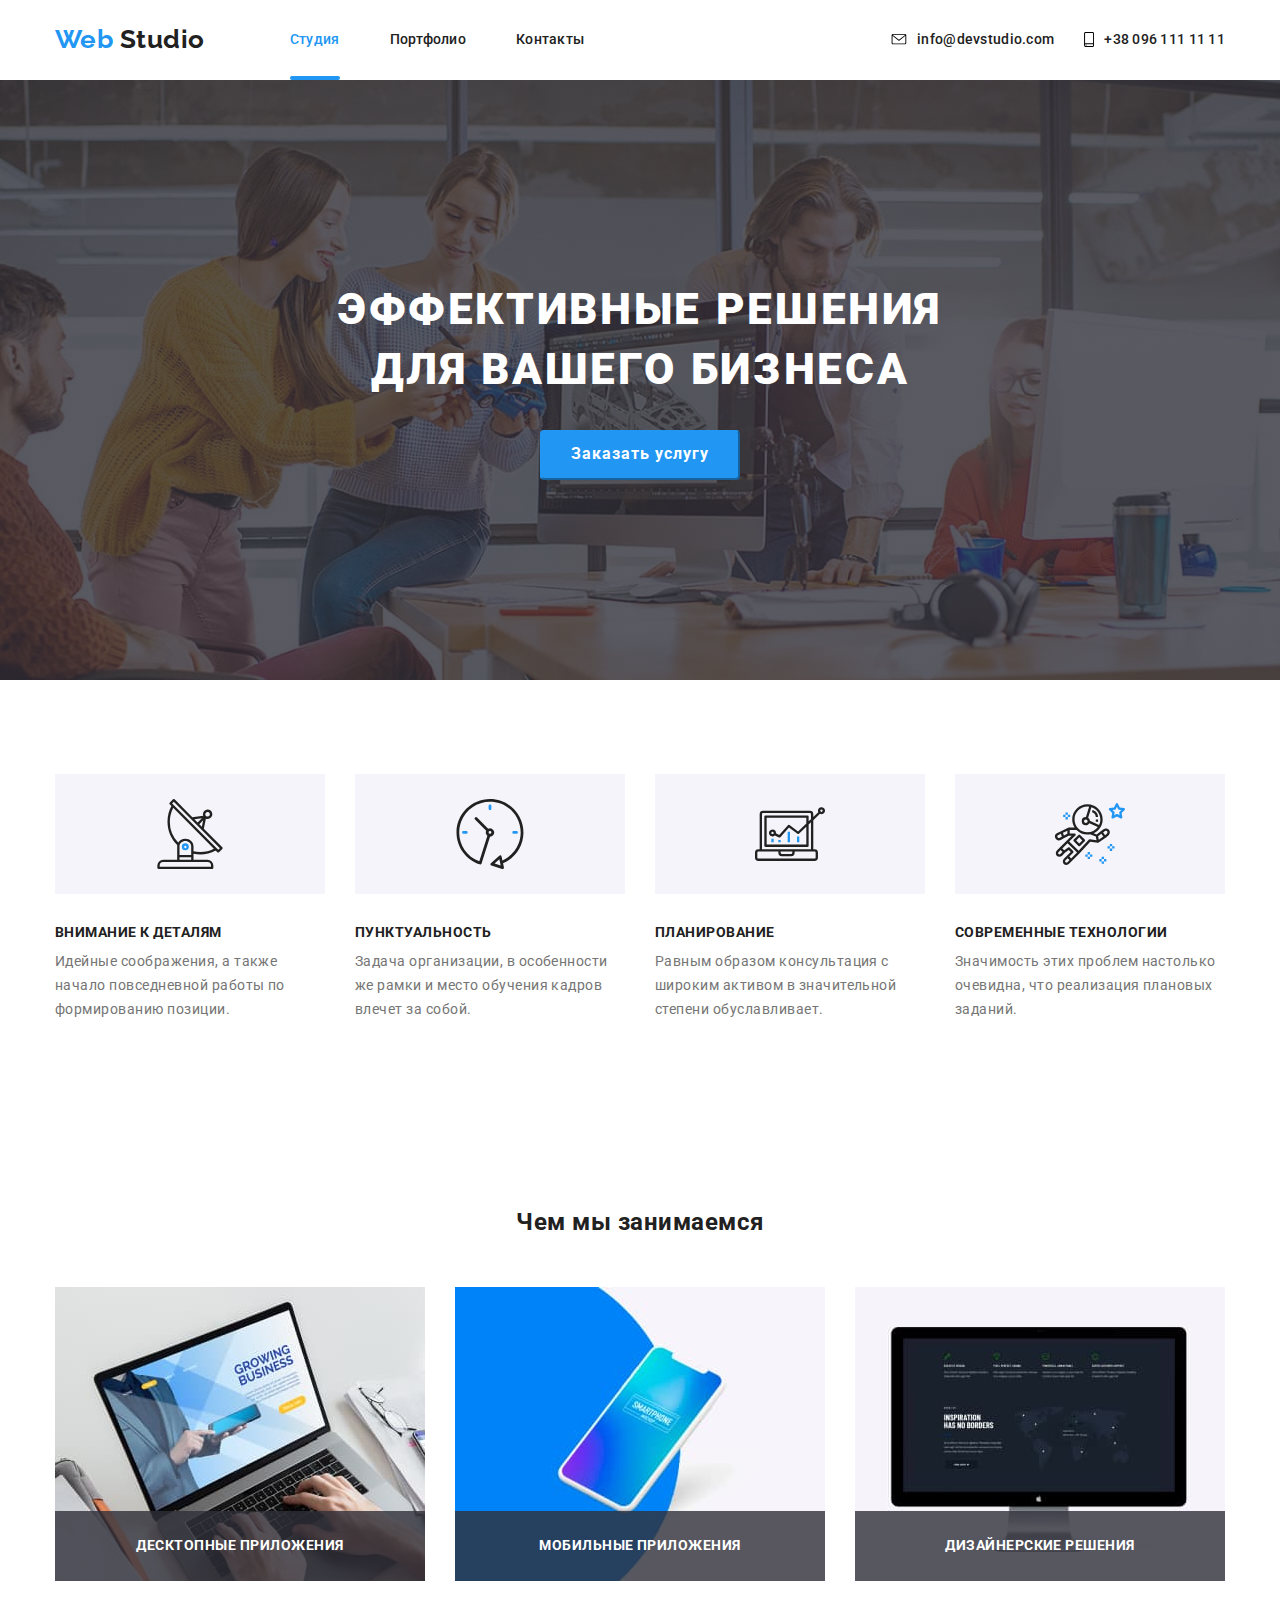
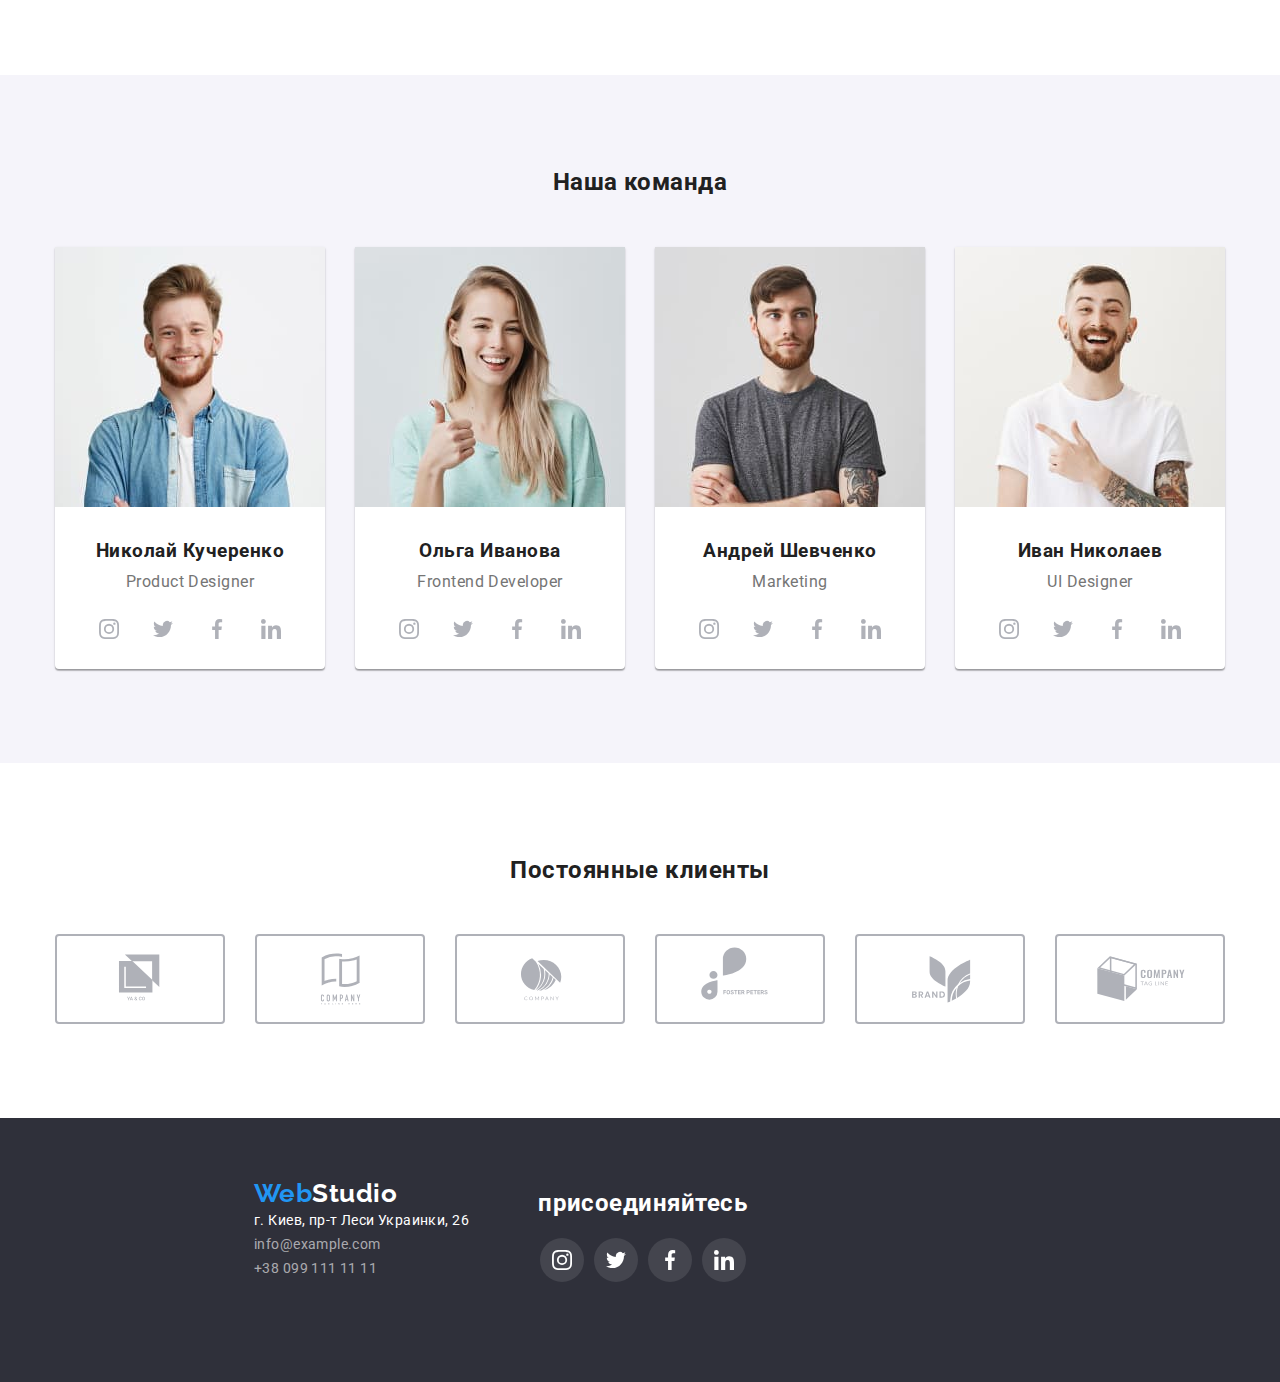
==== index.html @ cc5f509d "Добавляет разметку формы" ====
<!DOCTYPE html>
<html lang="en">
<head>
    <meta charset="UTF-8">
    <meta name="viewport" content="width=device-width>, initial-scale=1.0">
    <title>Document</title>
    <link href="https://fonts.googleapis.com/css2?family=Raleway:wght@700&family=Roboto:wght@400;500;700;900&display=swap" rel="stylesheet">
    <link rel="stylesheet" href="https://cdnjs.cloudflare.com/ajax/libs/modern-normalize/0.6.0/modern-normalize.min.css">
    <link rel="stylesheet" href="./css/styles.css">
</head>
<body>
    <header>
      <div  class="conainer main-nav">
      <nav class="header-nav">
        <a href="#" class="logo" >
           <span class="accent">Web</span> Studio
        </a>
        <ul class="site-nav list">
           <li class="item"><a href="./index.html" class="link current">Студия</a></li>
           <li class="item" ><a href="./portfolio.html" class="link">Портфолио</a></li>
           <li class="item"><a href="#" class="link">Контакты</a></li>
        </ul>
      </nav>
      <address class="header-address">
        <ul class="contacts-nav list">
           <li class="item "><a href="mailto:info@devstudio.com" class="link header-mail">
            <svg class="contacts-nav-icon" width="16px" height="11px">
              <use href="./images/sprite.svg#icon-envelope" ></use>
            </svg> 
            info@devstudio.com </a></li>
           <li class=" item"><a href="tel:+380961111111" class="link header-tel">
            <svg class="contacts-nav-icon" width="10px" height="15px">
              <use href="./images/sprite.svg#icon-smartphone" ></use>
            </svg> 
            +38 096 111 11 11</a></li>
        </ul>
      </address>
    </div>
    </header>

    
    <section class="list overlay">
     <div class="conainer">
    <div class="list title-hero-wrapper">
     <h1 class="list title-hero">Эффективные решения<br/> для вашего бизнеса</h1>
    </div>
     <button type="button" class="button-hero" data-modal-open>Заказать услугу</button>
    </div>
    </section>


    <section class="section">
      <div class="conainer">
      <ul class="qualities list"> 
       <li class="advantage"> 
         <div class="advantage-img-background">
         <svg  class="advantage-img" width="70px" height="70px" ><use href="./images/sprite.svg#icon-antenna"></use></svg>
         </div>
         <h2 class="qualities-name">Внимание к деталям</h2>
         <p class ="paragraph">Идейные соображения, а также начало повседневной работы по формированию позиции.</p>
       </li>
       <li class="advantage"> 
       <div class="advantage-img-background">
       <svg class="advantage-img" width="70px" height="70px" ><use href="./images/sprite.svg#icon-clock"></use></svg>
        </div>
       <h2 class="qualities-name">Пунктуальность</h2>
        <p class="paragraph">Задача организации, в особенности же рамки и место обучения кадров влечет за собой.</p>
      </li>
      <li class="advantage"> 
        <div class="advantage-img-background">
        <svg class="advantage-img" width="70px" height="70px" ><use href="./images/sprite.svg#icon-diagram"></use></svg>
        </div>
        <h2 class="qualities-name">Планирование</h2>
        <p class="paragraph">Равным образом консультация с широким активом в значительной степени обуславливает.</p>
      </li>
      <li class="advantage"> 
        <div class="advantage-img-background">
        <svg class="advantage-img" width="70px" height="70px"><use href="./images/sprite.svg#icon-astronaut"></use></svg>
        </div>
        <h2 class="qualities-name">Современные технологии</h2>
        <p class="paragraph">Значимость этих проблем настолько очевидна, что реализация плановых заданий.</p>
      </li>

      </ul>
     </div> 
    </section>

    <section class="section">
     <div class="conainer">
     <h2 class="title-serv">Чем мы занимаемся</h2>

     <ul class="services list">

      <li class="item">
        <div class="services-img">
        <img src="./images/img-business.jpg" alt="Ноутбук" class="services-image">
        <a href="#" class="section-services">Десктопные приложения</a>
       </div>
      </li>

      <li class="item">
        <div class="services-img">
        <img src="./images/box.jpg" alt="Мобильный телефон" class="services-image">
        <a href="#" class="section-services">Мобильные приложения</a>
        </div>
      </li>

      <li class="item">
        <div class="services-img">
        <img src="./images/img-insp.jpg" alt="Компьютер" class="services-image">
        <a href="#" class="section-services">Дизайнерские решения</a>
      </div>
      </li>

     </ul>
    </div>
    </section>

    <section class="section team">
      <div class="conainer">
      <h2 class="title-team">Наша команда</h2>
       <ul class="about-team list">
        <li class="item team-employee">
          <img src="./images/img.jpg" alt="Николай Кучеренко" />  
         <h3 class="team-name">Николай Кучеренко</h3>
         <p class="section-profession">Product Designer</p>
         <ul class="list team-icon">
          <li class="team-icon-img"><a href="#" class="team-icon-link">
            <svg class="team-icon-image" width="20px" height="20px">
              <use href="./images/sprite.svg#icon-instagram" ></use>
            </svg>  
          </a></li>
          <li class="team-icon-img"><a href="#" class="team-icon-link">
            <svg class="team-icon-image" width="20px" height="20px">
              <use href="./images/sprite.svg#icon-twitter" ></use>
            </svg>  
          </a></li>
          <li class="team-icon-img"><a href="#" class="team-icon-link">
            <svg class="team-icon-image" width="20px" height="20px">
             <use href="./images/sprite.svg#icon-facebook" ></use>
            </svg>  
          </a></li>
          <li class="team-icon-img"><a href="#" class="team-icon-link">
            <svg class="team-icon-image" width="20px" height="20px">
              <use href="./images/sprite.svg#icon-linkedin" ></use>
            </svg>  
          </a></li>
         </ul>
        </li>
        <li class="item team-employee">
            <img src="./images/img1.jpg" alt="Ольга Иванова"/>
            <h3 class="team-name">Ольга Иванова</h3>
            <p class="section-profession">Frontend Developer</p>
            <ul class="list team-icon">
              <li class="team-icon-img"><a href="#" class="team-icon-link">
                <svg class="team-icon-image" width="20px" height="20px">
                  <use href="./images/sprite.svg#icon-instagram" ></use>
                </svg>  
              </a></li>
              <li class="team-icon-img"><a href="#" class="team-icon-link">
                <svg class="team-icon-image"  width="20px" height="20px">
                  <use href="./images/sprite.svg#icon-twitter" ></use>
                </svg>  
              </a></li>
              <li class="team-icon-img"><a href="#" class="team-icon-link" >
                <svg class="team-icon-image" width="20px" height="20px">
                 <use href="./images/sprite.svg#icon-facebook" ></use>
                </svg>  
              </a></li>
              <li class="team-icon-img"><a href="#" class="team-icon-link">
                <svg class="team-icon-image" width="20px" height="20px">
                  <use href="./images/sprite.svg#icon-linkedin" ></use>
                </svg>  
              </a></li>
            </ul>
           </li>
         <li class="item team-employee">
            <img src="./images/img2.jpg" alt="Андрей Шевченко"/>
            <h3 class="team-name">Андрей Шевченко</h3>
            <p class="section-profession">Marketing</p>
            <ul class="list team-icon">
              <li class="team-icon-img"><a href="#" class="team-icon-link">
                <svg class="team-icon-image" width="20px" height="20px">
                  <use href="./images/sprite.svg#icon-instagram" ></use>
                </svg>  
              </a></li>
              <li class="team-icon-img"><a href="#" class="team-icon-link">
                <svg class="team-icon-image" width="20px" height="20px">
                  <use href="./images/sprite.svg#icon-twitter" ></use>
                </svg>  
              </a></li>
              <li class="team-icon-img"><a href="#" class="team-icon-link">
                <svg class="team-icon-image" width="20px" height="20px">
                 <use href="./images/sprite.svg#icon-facebook" ></use>
                </svg>  
              </a></li>
              <li class="team-icon-img"><a href="#" class="team-icon-link">
                <svg class="team-icon-image" width="20px" height="20px">
                  <use href="./images/sprite.svg#icon-linkedin" ></use>
                </svg>  
              </a></li>
            </ul>
          </li>
          <li class="item team-employee">
            <img src="./images/img3.jpg" alt="Иван Николаев"/>
            <h3 class="team-name">Иван Николаев</h3>
            <p class="section-profession">UI Designer</p>
            <ul class="list team-icon">
              <li class="team-icon-img"><a href="#" class="team-icon-link">
                <svg class="team-icon-image" width="20px" height="20px">
                  <use href="./images/sprite.svg#icon-instagram" ></use>
                </svg>  
              </a></li>
              <li class="team-icon-img"><a href="#" class="team-icon-link">
                <svg class="team-icon-image" width="20px" height="20px">
                  <use href="./images/sprite.svg#icon-twitter" ></use>
                </svg>  
              </a></li>
              <li class="team-icon-img"><a href="#" class="team-icon-link">
                <svg class="team-icon-image" width="20px" height="20px">
                 <use href="./images/sprite.svg#icon-facebook" ></use>
                </svg>  
              </a></li>
              <li class="team-icon-img"><a href="#" class="team-icon-link">
                <svg class="team-icon-image" width="20px" height="20px">
                  <use href="./images/sprite.svg#icon-linkedin" ></use>
                </svg>  
              </a></li>
            </ul>
           </li>


       </ul>
       </div>
    </section>

    <section class="section">
      <div class="conainer"> 
        <h2 class="title-regular-customers">Постоянные клиенты</h2>
        <ul class="regular-customers list">
            <li class="regular-logo" >
              <a href="#" class="item regular-customers-logo"> 
              <svg class="customers-logo"> <use href="./images/sprite.svg#icon-Client1" ></use></svg>
               </a>
            </li>
            <li class="regular-logo">
              <a href="#" class="item regular-customers-logo" >
                <svg class="customers-logo"> <use href="./images/sprite.svg#icon-Client2" ></use></svg>
              </a>
            </li>
            <li class="regular-logo" >
              <a href="#" class="item regular-customers-logo"> 
                <svg class="customers-logo"> <use href="./images/sprite.svg#icon-Client3" ></use></svg>
              </a>
            </li>
            <li class="regular-logo">
              <a href="#"  class="item regular-customers-logo">
                <svg class="customers-logo"> <use href="./images/sprite.svg#icon-Client4" ></use></svg>
              </a>
            </li>
            <li class="regular-logo">
              <a href="#" class="item regular-customers-logo">
                <svg class="customers-logo"> <use href="./images/sprite.svg#icon-Client5" ></use></svg> 
              </a>
            </li>
            <li class="regular-logo">
              <a href="#" class="item regular-customers-logo" >
              <svg class="customers-logo"> <use href="./images/sprite.svg#icon-Client6" ></use></svg>
              </a>
            </li>
        </ul>
      </div>
    </section>

    <footer>
      <div class="conainer footer-content">
        <div class="footer-address">
      <a href="#" class="logo footer" >
        <span class="accent">Web</span><span class="logo-footer">Studio </span> 
     </a>
       <address >
        <ul class="list">
            <li class="address">г. Киев, пр-т Леси Украинки, 26 </li>
            <li><a href="mailto:info@example.com" class="footer-contacts link">info@example.com</a> </li>
            <li><a href="tel:+380991111111" class="footer-contacts link">+38 099 111 11 11</a> </li>
        </ul>
      </address>
       </div>
       <div class="footer-links">
      <section>
        <h2 class="list title-footer">присоединяйтесь</h2>
        <ul class="list footer-icon">
          <li class="footer-icons-link"><a href="#" class="footer-icon-link">
          <svg class="footer-ikon-img" width="20px" height="20px">
          <use href="./images/sprite.svg#icon-instagram" ></use>
          </svg>  
          </a></li>
          <li class="footer-icons-link"><a href="#" class="footer-icon-link">
            <svg class="footer-ikon-img" width="20px" height="20px">
            <use href="./images/sprite.svg#icon-twitter" ></use>
            </svg>  
          </a></li>
          <li class="footer-icons-link"><a href="#" class="footer-icon-link">
            <svg class="footer-ikon-img" width="20px" height="20px">
              <use href="./images/sprite.svg#icon-facebook" ></use>
              </svg>  
          </a></li>
          <li class="footer-icons-link"><a href="#" class="footer-icon-link">
            <svg class="footer-ikon-img" width="20px" height="20px">
            <use href="./images/sprite.svg#icon-linkedin" ></use>
            </svg>  
          </a></li>
        </ul>
      </section>
     </div>
    </div>
    </footer>
    
    <div class="backdrop is-hidden" data-modal>
      <div class="modal">
    <form>
      <b > Оставьте свои данные, мы вам перезвоним</b>
      <label for="name">Имя</label>
      <input type="text" name="name" id="name" />

      <label for="tel">Телефон</label>
      <input type="tel" name="tel" id="tel"/>

      <label for="mail">Почта</label>
      <input type="email" name="mail" id="mail"/>

      <label for="comment">Коментарий</label>
      <textarea name="comment" id="comment" rows="8"></textarea>

      <input type="checkbox" name="terms" id="terms">
      <label for="terms">Соглашаюсь с рассылкой и  принимаю Условия договора</label>
      <button type="submit">Отправить</button>   
    </form>
        <button data-modal-close> закрыть</button>
      </div>
    </div>
  <script src="./js/modal.js"></script>
</body>
</html>
---- css/styles.css ----
/* color основной  #212121 */
/* color дополнительный #757575 */
/* color белый #FFFFFF */
/* color акцент #2196F3 */
/* color фона #FFFFFF */
/* color фона вторичный #F5F4FA */
/* color фона футер #2F303A */
:root{
--primary-text-color: #212121;
--secondary-text-color:#757575;
--primary-background-color:#FFFFFF;
--secondary-background-color:#F5F4FA;
--footer-background-color:#2F303A;
--accent-color:#2196F3;
--accent-color-hover:#188CE8;
--accent-color-white:#FFFFFF;
--customers-logo: #AFB1B8;
--timing-function: cubic-bezier(0.4, 0, 0.2, 1);


}
body{ 
background-color:#FFFFFF;
color: var(--primary-text-color);
margin: 0;
font-family: Roboto, sans-serif;
letter-spacing: 0.03em;
}
.list{
  padding: 0px;
  margin: 0px;
  list-style: none;
}

a{
  text-decoration: none;
}


.conainer{
  width: 1200px;
  margin-left: auto;
  margin-right: auto;
  padding-left: 15px;
  padding-right: 15px;
}

.main-nav{
  display: flex;
  align-items: center;
}

.header-nav{
  display: flex;
  align-items: center;
}

/* logo */
.logo{
 color: var(--primary-text-color);
 font-family: Raleway, sans-serif;
 font-weight: 700;
 font-size: 26px;
 line-height: 1.2;
}

.logo .accent{
 color: var(--accent-color);
}


/* hero */
.button-hero{
display: inline-block;
border-radius: 4px;
min-width: 200px;
height: 50px;
background-color: var(--accent-color);
color: var(--accent-color-white);
border-color: var(--accent-color);
font-weight: 700;
font-size: 16px;
line-height: 1.8;
align-items: center;
text-align: center;
border-radius: 4px;
letter-spacing: 0.06em;
margin-right: auto;
margin-left: auto;
margin-top: 30px;
transition: background-color 250ms var(--timing-function);
}

.button-hero:hover{
  background-color: var(--accent-color-hover);
}

.title-hero-wrapper{
  display: flex;
  justify-content: center;
  align-items: center;
  padding-top: 200px;
  
}

.title-hero{
 font-weight: 900;
 font-size: 44px;
 line-height: 1.36;
 text-align: center;
 letter-spacing: 0.06em;
 text-transform: uppercase;
 color: #FFFFFF; 
 margin-left: auto;
 margin-right: auto;
}

.overlay{
  max-width: 1600px;
  height: 600px;
  margin-left: auto;
  margin-right: auto;
  background-image: linear-gradient(
    to right,
    rgba(47, 48, 58, 0.8),
    rgba(47, 48, 58, 0.8)),
   url(../images/hero-img.jpg);
  background-size: cover;
  background-repeat: no-repeat;
  background-position: center;
  background-color: var(--secondary-text-color);
  padding-top: 0px;
  text-align: center;
  padding-bottom: 200px;
}

/* nav */
.site-nav .link,
.contacts-nav .link{
 display: block;
 padding-top: 32px;
 padding-bottom: 32px;
 color:var(--primary-text-color);
 font-weight: 500;
 font-size: 14px;
 line-height: 1.14;
 letter-spacing: 0.02em;
 transition: color 250ms var(--timing-function);
}

.site-nav .link:hover, 
.site-nav .link:focus,
.contacts-nav .link:focus,
.contacts-nav .link:hover
{
color:var(--accent-color);
}

.site-nav{
 display: flex;
 margin-left: 85px;
}

.site-nav .item{
  position: relative;
}

.site-nav .current{
  color: var(--accent-color);
}

.site-nav .item:not(:last-child) {
 margin-right: 50px;
}

.current::after{
content: '';
position: absolute;
bottom: 0;
left: 0;
height: 4px;
border-radius: 2px;
width: 100%;
background-color: var(--accent-color);
}

.contacts-nav{
  display: flex;
}

.contacts-nav .item{
font-style: normal;
font-weight: 500;
font-size: 14px;
line-height: 1.14;
letter-spacing: 0.02em;

color:var(--secondary-text-color);
}

.contacts-nav .item:not(:last-child){
  margin-right: 30px;
}

.header-address{
  margin-left: auto;
}

.contacts-nav-icon{
  margin-right: 10px;
}

.contacts-nav .header-mail{
  display: flex;
  justify-content: center;
  align-items: center;
}

.contacts-nav .header-tel{
  display: flex;
  justify-content: center;
  align-items: center;
  
}

.header-mail:hover,
.header-mail:focus,
.header-tel:hover,
.header-tel:focus{
  fill: var(--accent-color);
}

/* section*/
.section-paragraph,
.section-profession,
.section-customer{
 color:var(--secondary-text-color);
}

.qualities{
  display: flex;
  
}

.qualities-name{
  width: 270px;
  text-align: left;
  margin-bottom: 10px;
  margin-top: 30px;

  color: var(--primary-text-color);
  font-weight: 700;
  font-size: 14px;
  left: 1.14;
  text-transform: uppercase;
}

.paragraph{
  width: 270px;
  text-align: left;
  color: var(--secondary-text-color);
  font-weight: 400;
  font-size: 14px;
  line-height: 1.7;
  margin-top: 0px;
  margin-bottom: 0px;
  }

.advantage-img-background{
  display: flex;
  justify-content: center;
  align-items: center;
  background-color: var(--secondary-background-color);
  height: 120px;
  
}

.advantage{
  width: calc((100%-30px*3)/4);
  margin-right: 30px;
  margin-left: 0px;
  justify-content: center;
  align-items: center;
}

.services{
  display: flex;
  justify-content: center;
  align-items: center;
}

.services-img{
  position: relative;
}

.services-image{
  display: block;
}

.section-services{
  color: var(--accent-color-white); 
  font-weight: 700;
  font-size: 14px;
  line-height: 1.14;
  text-align: center;
  text-transform: uppercase;
  position: absolute;
  bottom: 0;
  left: 50%;
  transform: translate(-50%, 0%);
  height: 70px;
  width: 370px;
  padding-top: 27px;
  padding-bottom: 27px;
  }

 .services-img::before{
  display: inline-block;
  position: absolute;
  content: '';
  width: 100%;
  height: 70px;
  background-color:rgba(47, 48, 58, 0.8); 
  bottom: 0;
  left: 50%;
  transform: translate(-50%, 0%);
  
 }


.services .item:not(:last-child){
margin-right: 30px;
}



.section{
  text-align: center;
  padding-top: 94px;
  padding-bottom: 94px;
}

.section-customer{
font-weight: 400;
font-size: 16px;
line-height: 1.58;
padding-left: 24px;
}




.section-name{
font-weight: 700;
font-size: 18px;
line-height: 2;
letter-spacing: 0.06em;
color: #212121;
padding-left: 24px;
}



.about-team{
  display: flex;
  
}

.about-team .item:not(:first-child){
  margin-left: 30px;
}

.title-serv,
.title-regular-customers,
.title-team{
  margin-top: 0px;
  margin-bottom: 50px;
}

.team-employee{
  height: 422px;
  width: 270px;
  background-color: var(--primary-background-color);
  box-shadow:  0px 2px 1px rgba(0, 0, 0, 0.2), 0px 1px 1px rgba(0, 0, 0, 0.14), 0px 1px 3px rgba(0, 0, 0, 0.12);;
  border-radius:  0px 0px 4px 4px;
}

.team-name{
  margin-top: 30px;
  margin-bottom: 10px;
}

.section-profession{
  margin-top: 0px;
  margin-bottom: 16px;
}




.team{
 background-color: var(--secondary-background-color);
}

.team-icon{
 display: flex;
 justify-content: center;
 align-items: center;
 text-align: center;
 padding-left: 32px;
 padding-right: 32px;
} 

.team-icon-img:not(:last-child){
margin-right: 10px;
}

.team-icon-img{
  height: 44px;
  width: 44px;
  
}

.team-icon-image{
 height: 20px;
 width: 20px;
 margin-top: 24px;
 margin-bottom: 24px;
}

.team-icon-link{
  display: flex;
  justify-content: center;
  align-items: center;
  fill: var(--customers-logo);
  padding: 0px;
  margin: 0px;
  width: 44px;
  height: 44px;
  border-radius: 50%; 
  transition: background-color 250ms var(--timing-function), fill 250ms var(--timing-function);
}

.team-icon-link:hover,
.team-icon-link:focus{
  background-color: var(--accent-color);
  fill: var(--accent-color-white);
}

.regular-customers-logo{
  display: flex;
  justify-content: center;
  align-items: center;
  padding: 0px;
  border: 2px solid var(--customers-logo);
  width: 170px;
  height: 90px;
  border-radius: 4px;
  box-sizing: border-box;
  transition: fill 250ms var(--timing-function), border-color 250ms var(--timing-function);
}

.regular-customers-logo:hover,
.regular-customers-logo:focus{
  border-color: var(--accent-color);
}

.regular-customers-logo:hover .customers-logo, 
.regular-customers-logo:focus .customers-logo{
  fill: var(--accent-color);
}

.regular-customers{
  display: flex;
}

.regular-logo:not(:last-child){
  margin-right: 30px;
}
.customers-logo{
  width: 170px;
  height: 190px;
  fill: var(--customers-logo);
  border: 2px;
}
/* gallery */

.visually-hidden{
  position: absolute;
  width: 1px;
  height: 1px;
  margin: -1px;
  border: 0;
  padding: 0;
  clip: rect(0 0 0 0);
  overflow: hidden;
}

.gallery{
  display: flex;
  flex-wrap: wrap;
}

.gallery .item{
  width: 370px;
  margin-bottom: 30px;
}

.gallery .item:not(:nth-child(3n)){
  margin-right: 30px;
}

.gallery .item:nth-last-child(-n+3){
  margin-bottom: 0px;
}

.card{
  background-color: var(--primary-background-color);
  box-shadow: 1px 4px 6px rgba(0, 0, 0, 0.16), 0px 4px 4px rgba(0, 0, 0, 0.06), 0px 1px 1px rgba(0, 0, 0, 0.12);
  }

.product-card-link{
  display: block;
  padding-bottom: 20px;
}

.section-name{
  margin-top: 0px;
  margin-bottom: 4px;
  text-align: left;
}

.section-customer{
  margin-top: 0px;
  text-align: left;
}

.product-card{
  position: relative;
  overflow: hidden;
 }

.section-paragraph{
  display: flex;
  justify-content: center;
  align-items: center;
  text-align: left;
  padding-left: 24px;
  padding-right: 24px;
  padding-top: 71px;
  padding-bottom: 55px;
  width: 370px;
  height: 295px;
  font-weight: 400;
  font-size: 18px;
  line-height: 1.55;
  letter-spacing: 0.03em;
  position: absolute;
  top: 0;
  right: 0;
  color: #FFFFFF; 
  font-family: Roboto;
  font-weight: 400;
  font-size: 18px;
  line-height: 1.5;
  background-color:rgba(33, 150, 243, 0.9); 
  margin-top: 0px;
  margin-bottom: 0px;
  transform: translateY(101%);
  transition: transform 250ms var(--timing-function);
 }

.card > a:hover .product-card > p{
  transform: translateY(0%);
}

.card > a:focus .product-card > p{
  transform: translateY(0%);
}

.gallery-content{
  padding-top: 34px;
}
 
/* button */
.button{
  color:var(--primary-text-color);
  background-color: var(--secondary-background-color); 
  border-color: var(--secondary-background-color); 
  font-family: inherit;
  font-style: normal;
  font-weight: 500;
  font-size: 16px;
  line-height: 1.6;
  text-align: center;
  letter-spacing: 0.03em;
  border-radius: 4px;
  height: 38px;
  padding-top: 6px;
  padding-bottom: 6px;
  padding-left: 22px;
  padding-right: 22px;
  box-shadow: none;
  transition: background-color 250ms var(--timing-function);
  }

.button:hover,
.button:focus{
 background-color:var(--accent-color);
 color:var(--accent-color-white);
}

.button-list{
  padding-bottom: 0px;
}

.filter-button{
 display: flex;
 justify-content: center;
 }
 
.filter-button .item:not(:last-child){
 margin-right: 8px;
}



/* footer */
footer{
 background-color: var(--footer-background-color);
}

.logo.footer{
margin-top: 0px;
margin-bottom: 8px;
}

.logo-footer{
  color: var(--accent-color-white);
}

.address{
  color: var(--accent-color-white);
  font-family: Roboto;
  font-weight: 400;
  font-style: normal;
  font-size: 14px;
  line-height: 1.7;
  letter-spacing: 0.03em;
}

.footer-contacts{
  color: rgba(255, 255, 255, 0.6);
  text-decoration: underline;
  font-family: Roboto;
  font-weight: 400;
  font-style: normal;
  font-size: 14px;
  line-height: 1.7;
  letter-spacing: 0.03em;
  text-decoration: none;
 
}

.title-footer{
  color: var(--accent-color-white);
}

.footer-icon{
  display: flex;
  align-items: center;
  justify-content: center;
  padding-bottom: 100px;
}

.footer-icon-link{
  display: flex;
  justify-content: center;
  align-items: center;
  padding: 0px;
  border: none;
  height: 44px;
  width: 44px;
  margin-top: 20px;
  border-radius: 50%;
  background: rgba(255, 255, 255, 0.1);
  text-align: center;
  transition: background-color 250ms var(--timing-function);
  }

.footer-icons-link:not(:last-child){
  margin-right: 10px;
}

.footer-icon-link:hover, 
.footer-icon-link:focus{
  background-color: var(--accent-color);
}

.footer-ikon-img{
  fill: var(--primary-background-color);
}

.footer-content{
  display: flex;
  padding-left: 214px;
 }

.footer-address{
  margin-right: 69px;
  margin-top: 60px;
  margin-bottom: 60px;
}

.footer-links{
  margin-top: 72px;
}

.backdrop{
  position: fixed;
  top: 0;
  left: 0;
  width: 100%;
  height: 100%;
  background-color: rgba(0, 0, 0, 0.2); ;
}

.backdrop.is-hidden{
  opacity: 0;
  pointer-events: none;
}

.modal{
  position: absolute;
  top: 50%;
  left: 50%;
  transform: translate(-50%, -50%);
  height: 581px;
  width: 528px;
  background-color: var(--primary-background-color);
}
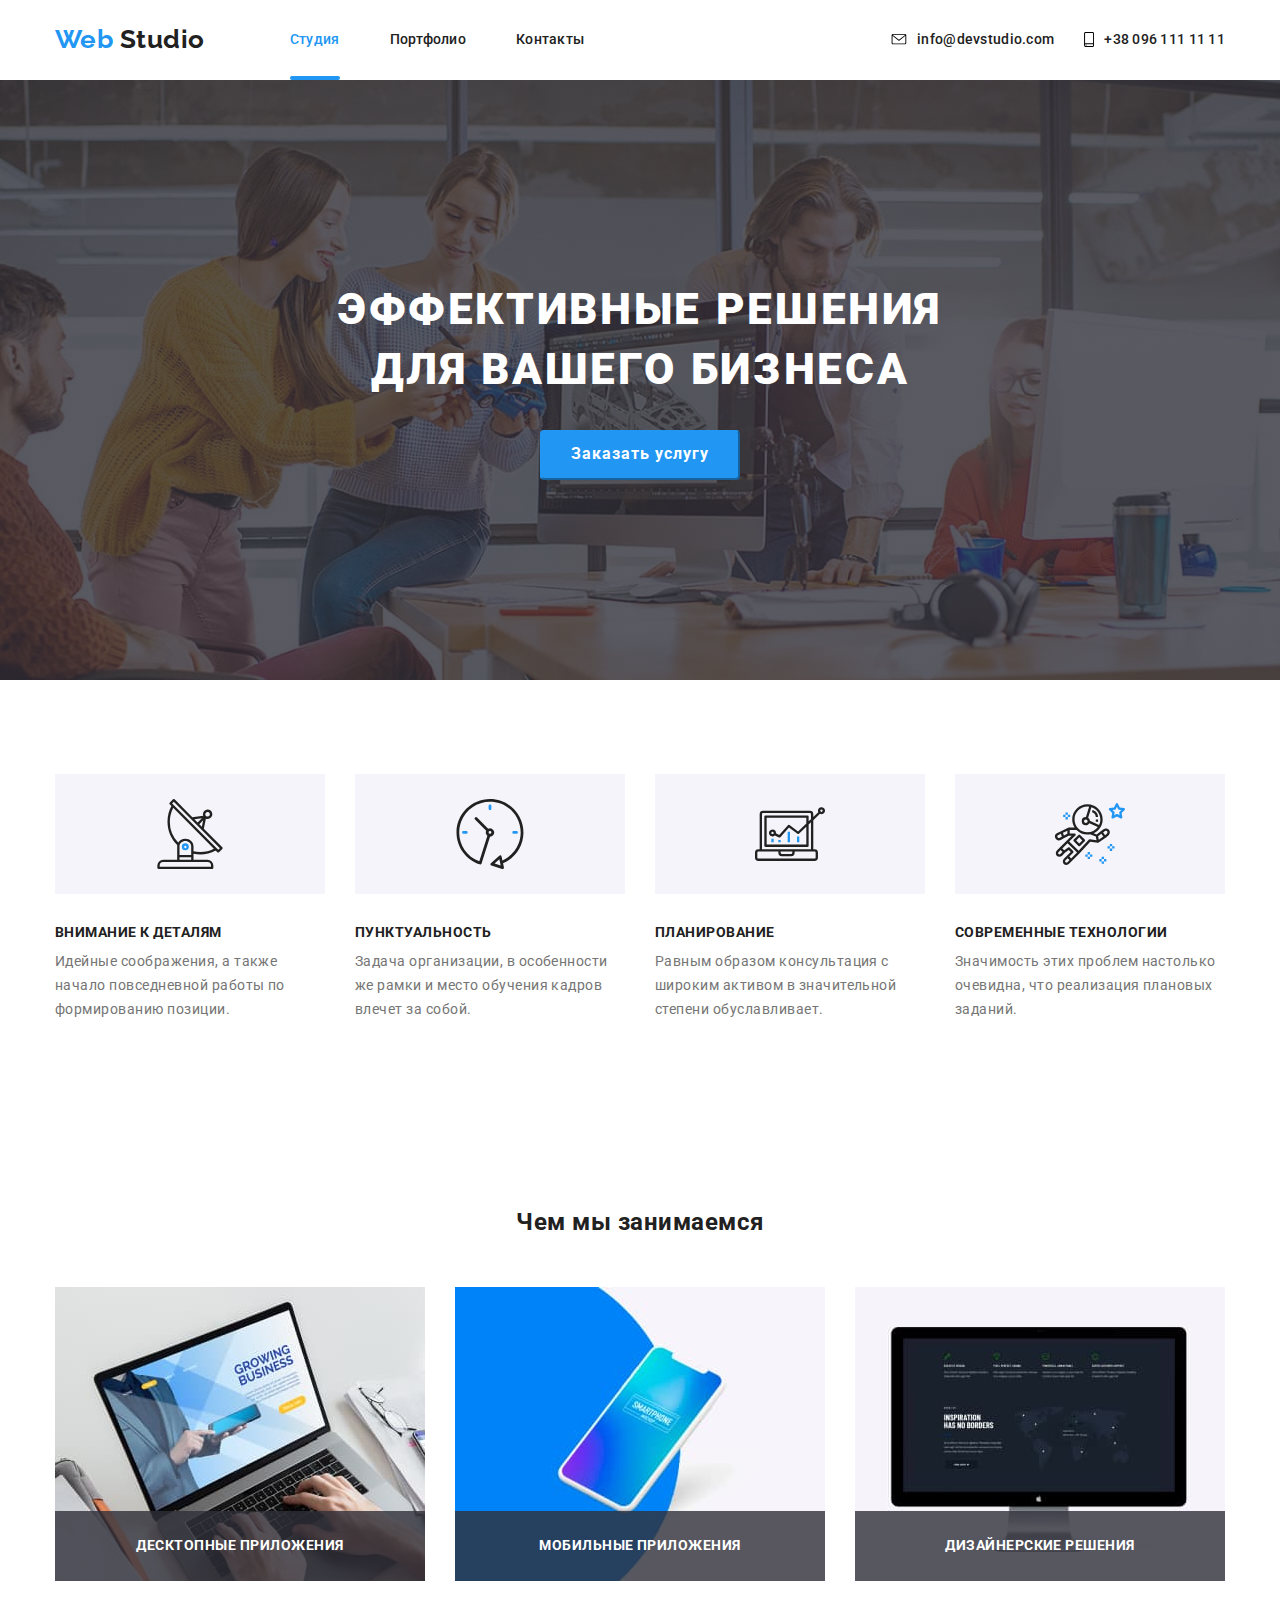
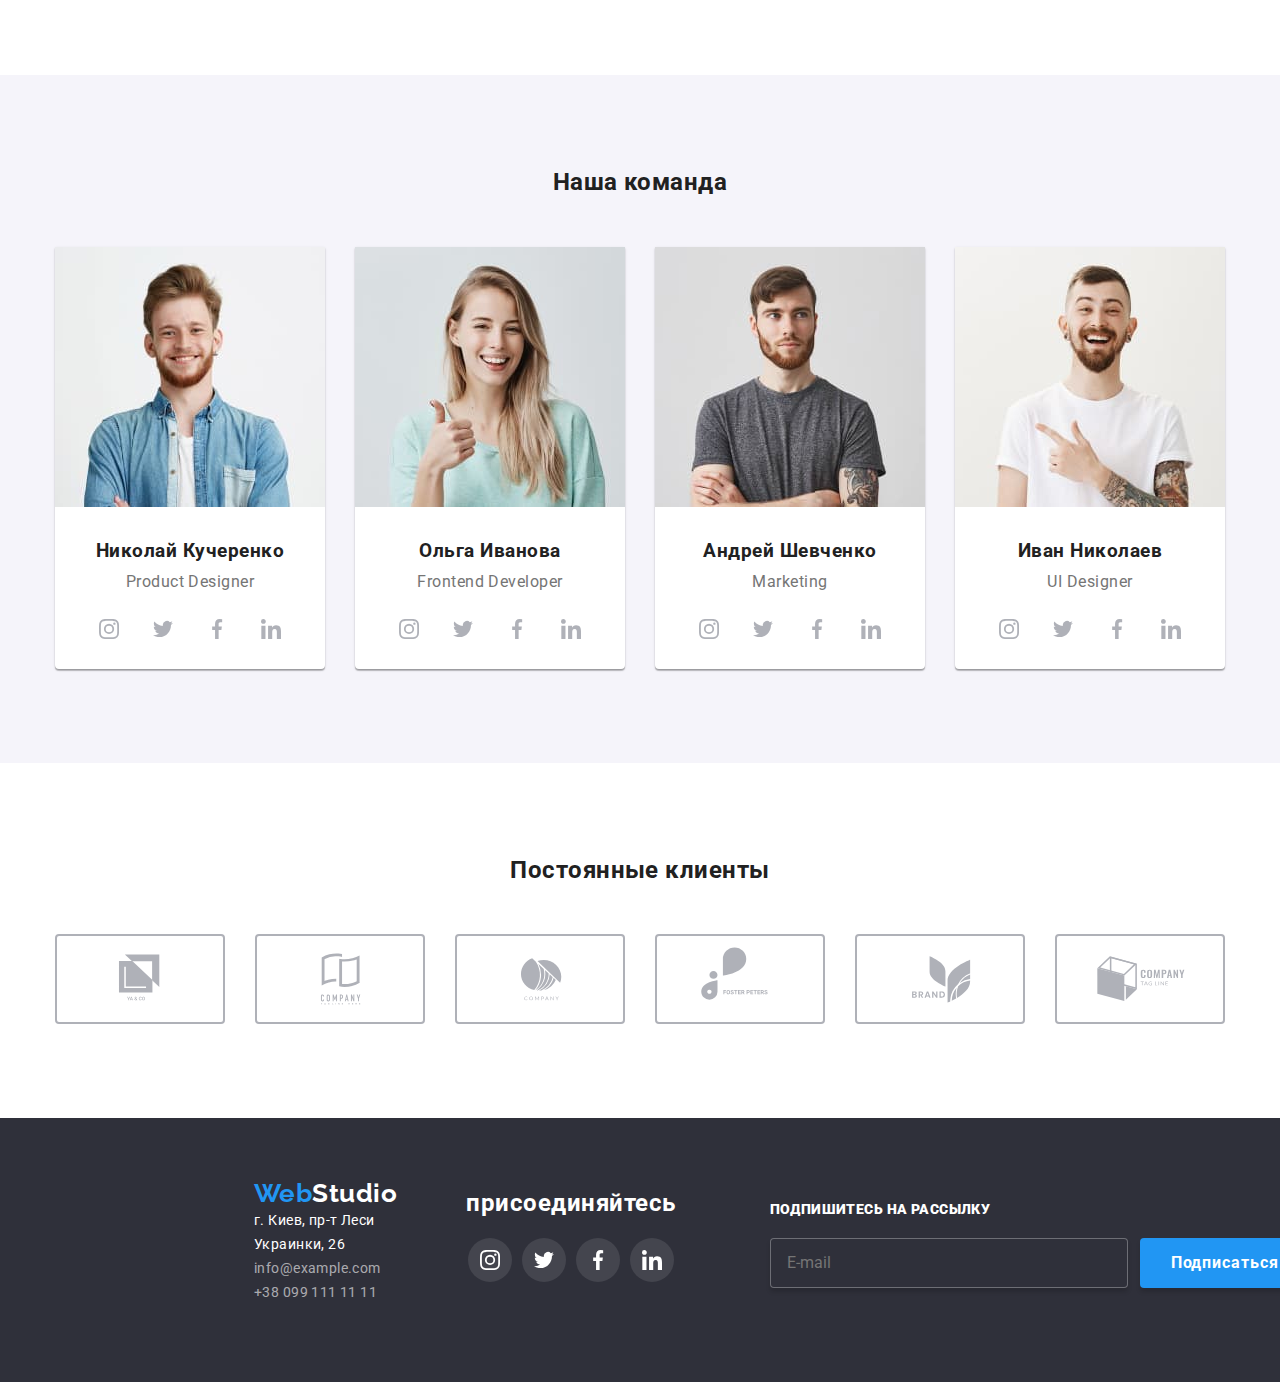
==== commit 9423ff8d: "добавляет форму в футер" ====
--- a/index.html
+++ b/index.html
@@ -313,30 +313,72 @@
         </ul>
       </section>
      </div>
+     
+       <form class="form-mailind">
+        <div class="mailind">
+         <label  class="lable-mailing" for="mailing">Подпишитесь на рассылку</label>  
+         <input type="email" class="input-mailing" name="mailing" id="mailing" placeholder="E-mail">
+       
+       </div>
+       <div class="button-mailing-container">
+       <button class="button-mailing" type="submit">Подписаться</button>
+       <svg class="icon-mailing" width="24px" height="24px">
+        <use href="./images/sprite.svg#icon-icon-send" ></use>
+       </svg>  
+      </div>
+      </form>
+     
+
     </div>
     </footer>
     
     <div class="backdrop is-hidden" data-modal>
       <div class="modal">
     <form>
-      <b > Оставьте свои данные, мы вам перезвоним</b>
-      <label for="name">Имя</label>
-      <input type="text" name="name" id="name" />
-
-      <label for="tel">Телефон</label>
-      <input type="tel" name="tel" id="tel"/>
-
-      <label for="mail">Почта</label>
-      <input type="email" name="mail" id="mail"/>
-
-      <label for="comment">Коментарий</label>
-      <textarea name="comment" id="comment" rows="8"></textarea>
-
-      <input type="checkbox" name="terms" id="terms">
-      <label for="terms">Соглашаюсь с рассылкой и  принимаю Условия договора</label>
-      <button type="submit">Отправить</button>   
+      <b class="modal-title"> Оставьте свои данные, мы вам перезвоним</b>
+      <ul class="list modal-form-field">
+      <li class="form-field">
+        <input type="text" class="form-field-input" name="name" id="name"placeholder=" " />
+        <label for="name"  class="form-field-lable">Имя</label>
+        <svg class="form-icon" width="18px" height="18px">
+          <use href="./images/sprite.svg#icon-man" ></use>
+        </svg>  
+      </li>
+      <li class="form-field">
+        <input type="tel" class="form-field-input" name="tel" id="tel" placeholder=" "/>
+        <label for="tel"  class="form-field-lable">Телефон</label>
+        <svg class="form-icon" width="18px" height="18px">
+          <use href="./images/sprite.svg#icon-phone-black" ></use>
+        </svg>  
+      </li>
+      <li class="form-field">
+        <input type="email" class="form-field-input" name="mail" id="mail" placeholder=" "/>
+        <label for="mail" class="form-field-lable">Почта</label>
+        <svg class="form-icon" width="18px" height="18px">
+          <use href="./images/sprite.svg#icon-black-envelope" ></use>
+        </svg>  
+      </li>
+      </ul>
+       <p class="comment-field">
+         <textarea class="comment-textarea" name="comment" placeholder=" " id="comment" rows="8"></textarea>
+         <label class="comment" for="comment">Коментарий</label>
+      </p>
+       <p class="terms-field">
+      
+       <label class="lable-checkbox" for="terms">
+        <input type="checkbox" class="checkbox" name="terms" id="terms">
+        <span class="border-checkbox"></span>
+        <span class="checkbox-text"> Соглашаюсь с рассылкой и  принимаю <a href="#" class="checkbox-link">Условия договора</a></span>
+       </label>
+      
+       </p>
+       <button type="submit" class="button-submit">Отправить</button>   
     </form>
-        <button data-modal-close> закрыть</button>
+        <button class="button-close" data-modal-close>
+          <svg class="button-close-icon" width="18px" height="18px">
+            <use href="./images/sprite.svg#icon-close" ></use>
+          </svg>  
+        </button>
       </div>
     </div>
   <script src="./js/modal.js"></script>
--- a/css/styles.css
+++ b/css/styles.css
@@ -716,6 +716,76 @@
   margin-top: 72px;
 }
 
+.mailind{
+  display: flex;
+  flex-direction: column;
+}
+
+.form-mailind{
+  display: flex;
+  align-items: flex-end;
+  padding-left: 94px;
+  padding-bottom: 94px;
+}
+
+.lable-mailing{
+font-weight: 900;
+font-size: 14px;
+line-height: 1.14;
+letter-spacing: 0.03em;
+text-transform: uppercase;
+color: var(--accent-color-white);
+margin-bottom: 20px;
+
+}
+
+.input-mailing{
+height: 50px;
+width: 358px;
+padding-left: 16px;
+padding-top: 16px;
+padding-bottom: 16px;
+background-color: var(--footer-background-color);
+border: 1px solid rgba(255, 255, 255, 0.3);
+box-sizing: border-box;
+box-shadow: 0px 4px 4px rgba(0, 0, 0, 0.15);
+border-radius: 4px;
+margin-right: 12px;
+}
+
+.button-mailing{
+ height: 50px;
+ width: 200px;
+ background: #2196F3;
+ box-shadow: 0px 4px 4px rgba(0, 0, 0, 0.15);
+ border-radius: 4px;
+ padding-top: 10px;
+ padding-bottom: 10px;
+ padding-left: 29px;
+ font-family: Roboto;
+ font-weight: 700;
+ font-size: 16px;
+ line-height: 1.87;
+ display: flex;
+ align-items: center;
+ text-align: center;
+ letter-spacing: 0.06em;
+ color: var(--accent-color-white);
+ border-color: transparent;
+
+}
+
+.button-mailing-container{
+ position: relative;
+}
+
+.icon-mailing{
+  position: absolute;
+  top: 13px;
+  right: 28px;
+  fill: var(--accent-color-white);
+}
+
 .backdrop{
   position: fixed;
   top: 0;
@@ -738,4 +808,218 @@
   height: 581px;
   width: 528px;
   background-color: var(--primary-background-color);
-}+}
+
+.modal-title{
+ display: block;
+ padding-left: 40px;
+ padding-top: 40px;
+ padding-right: 40px;
+ padding-bottom: 30px;
+ font-weight: 700;
+ font-size: 20px;
+ line-height: 1.15;
+ text-align: center;
+ letter-spacing: 0.03em;
+}
+
+.modal-form-field{
+  display: flex;
+  flex-direction: column;
+}
+
+.form-field{
+display: flex;
+flex-direction: column;
+position: relative;
+width: 448px;
+height: 40px;
+margin-left: 40px;
+margin-right: 40px;
+margin-bottom: 28px;
+}
+
+.form-field-input{
+  height: 40px;
+  width: 448px;
+  border: 1px solid rgba(33, 33, 33, 0.2);
+  box-sizing: border-box;
+  border-radius: 4px;
+  padding-left: 42px;
+}
+
+.form-field-input:focus + .form-field-lable,
+.form-field-input:not(:placeholder-shown) + .form-field-lable{
+ transform: translateY(-40px);
+ left: 16px;
+ color: var(--accent-color);
+ 
+}
+
+.form-field-lable{
+ position: absolute;
+ top: 50%;
+ left: 42px;
+ transform: translateY(-50%);
+ font-weight: 400;
+ font-size: 14px;
+ line-height: 1.14;
+ letter-spacing: 0.01em;
+ color: var(--secondary-text-color);
+ transition: transform 250ms var(--timing-function);
+}
+
+.form-icon{
+  position: absolute;
+  top: 50%;
+  left: 16px;
+  transform: translateY(-50%);
+}
+
+.form-field-input:focus ~ .form-icon{
+  fill: var(--accent-color);
+}
+
+.comment-textarea{
+height: 120px;
+width: 448px;
+resize: none;
+border: 1px solid rgba(33, 33, 33, 0.2);
+box-sizing: border-box;
+border-radius: 4px;
+padding-left: 16px;
+padding-top: 12px;
+transition: transform 250ms var(--timing-function);
+}
+
+.comment-field{
+  display: flex;
+  flex-direction: column;
+  position: relative;
+  margin-left: 40px;
+  margin-right: 40px;
+  margin-bottom: 20px;
+  margin-top: 0px;
+}
+
+.comment{
+position: absolute;
+left: 16px;
+top: 12px;
+font-weight: 400;
+font-size: 14px;
+line-height: 1.14;
+letter-spacing: 0.01em;
+color: var(--secondary-text-color);
+
+}
+
+.comment-textarea:focus + .comment,
+.comment-textarea:not(:placeholder-shown) + .comment{
+ transform: translateY(-35px);
+ color: var(--accent-color);
+}
+
+.terms-field{
+ margin-left: 52px;
+ margin-right: 52px;
+ margin-bottom: 30px;
+ font-style: normal;
+ font-weight: 400;
+ font-size: 14px;
+ line-height: 1.7;
+ letter-spacing: 0.03em;
+ color: var(--secondary-text-color);
+}
+
+.lable-checkbox{
+  display: flex;
+  align-items: center;
+  }
+
+.checkbox{
+  position: absolute;
+  width: 1px;
+  height: 1px;
+  margin: -1px;
+  border: 0;
+  padding: 0;
+  clip: rect(0 0 0 0);
+  overflow: hidden;
+}
+
+.border-checkbox{
+  display: inline-block;
+  height: 16px;
+  width: 16px;
+  border: 2px solid #212121;
+  border-radius: 4px;
+  margin-right: 8px;
+}
+
+.checkbox:checked +.border-checkbox{
+  border-color: transparent;
+  background-color: var(--accent-color);
+  background-image: url('../images/icon-check\ .svg');
+  background-size: contain;
+  background-origin: border-box;
+}
+
+.checkbox-text{
+display: flex;
+align-items: center;
+font-weight: 400;
+font-size: 14px;
+line-height: 1.7;
+letter-spacing: 0.03em;
+color: var(--secondary-text-color);
+
+}
+
+.checkbox-link{
+  font-weight: 400;
+  font-size: 14px;
+  line-height: 1.7;
+  letter-spacing: 0.03em;
+  text-decoration-line: underline;
+  color: var(--accent-color);
+ 
+}
+
+.button-submit{
+  height: 50px;
+  width: 200px;
+  margin-left: 164px;
+  margin-right: 164px;
+  margin-bottom: 40px;
+  padding-left: 55px;
+  padding-top: 10px;
+  padding-right: 55px;
+  padding-bottom: 10px;
+  text-align: center;
+  border-color: transparent;
+  background-color: var(--accent-color);
+  border-radius: 4px;
+  
+  font-weight: 700;
+  font-size: 16px;
+  line-height: 1.87;
+  letter-spacing: 0.06em;
+  color: var(--accent-color-white);
+}
+
+.button-close{
+  position: absolute;
+  display: flex;
+  align-items: center;
+  top: 8px;
+  right: 8px;
+  height: 30px;
+  width: 30px;
+  border-radius: 50%;
+  background-color: var(--primary-background-color);
+  border: 1px solid rgba(33, 33, 33, 0.2);
+  
+}
+
+
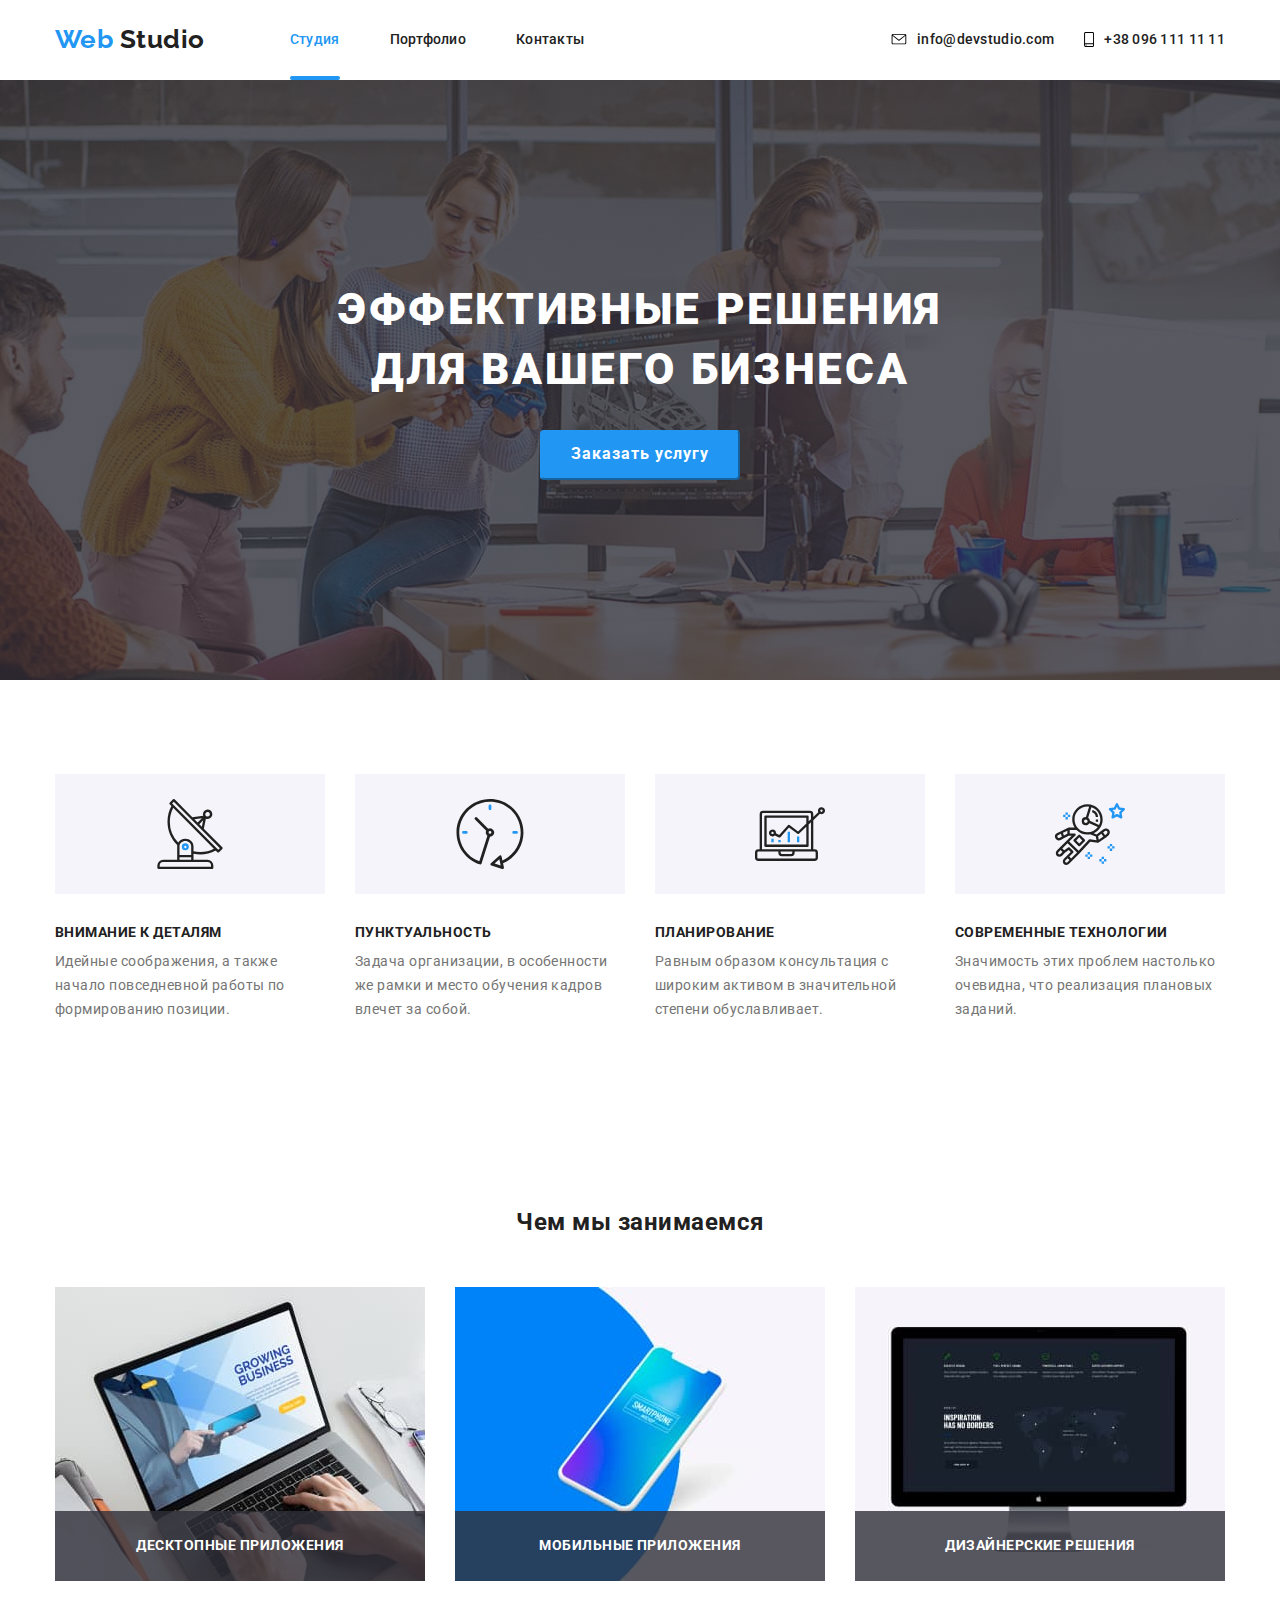
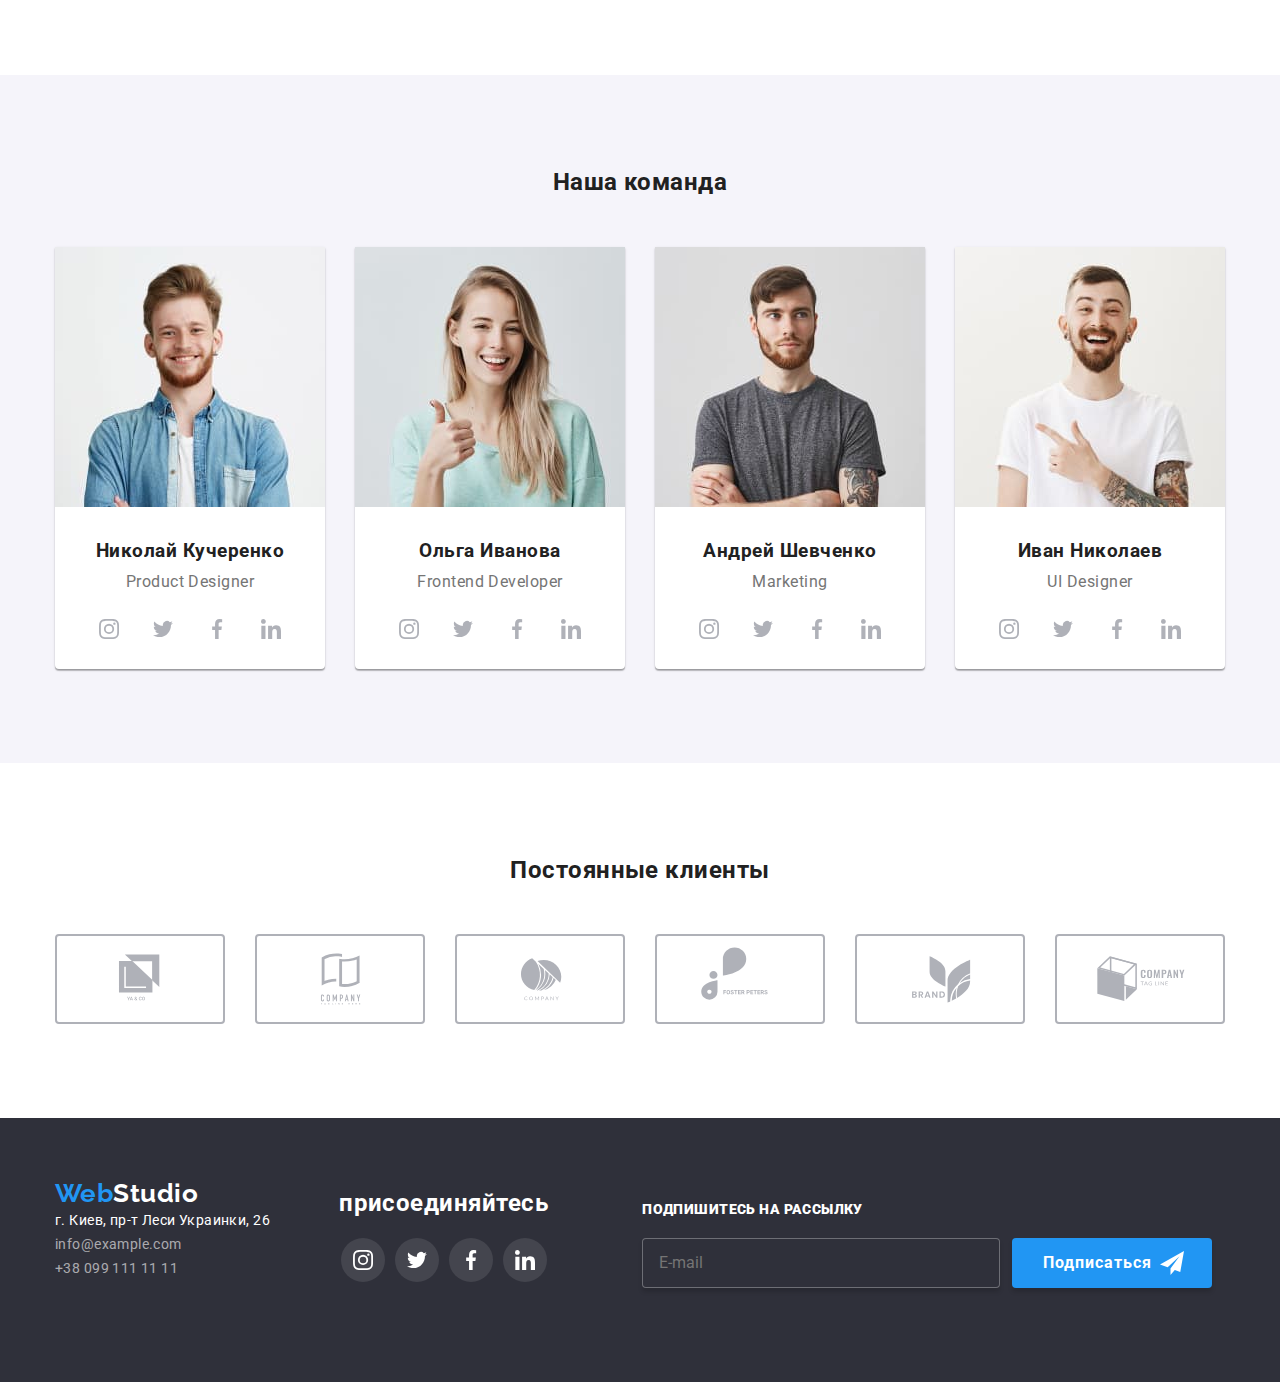
==== commit d345a5cb: "Исправление ошибок валидации" ====
--- a/index.html
+++ b/index.html
@@ -338,7 +338,7 @@
       <b class="modal-title"> Оставьте свои данные, мы вам перезвоним</b>
       <ul class="list modal-form-field">
       <li class="form-field">
-        <input type="text" class="form-field-input" name="name" id="name"placeholder=" " />
+        <input type="text" class="form-field-input" name="name" id="name" placeholder=" " />
         <label for="name"  class="form-field-lable">Имя</label>
         <svg class="form-icon" width="18px" height="18px">
           <use href="./images/sprite.svg#icon-man" ></use>
--- a/css/styles.css
+++ b/css/styles.css
@@ -703,7 +703,7 @@
 
 .footer-content{
   display: flex;
-  padding-left: 214px;
+  
  }
 
 .footer-address{
